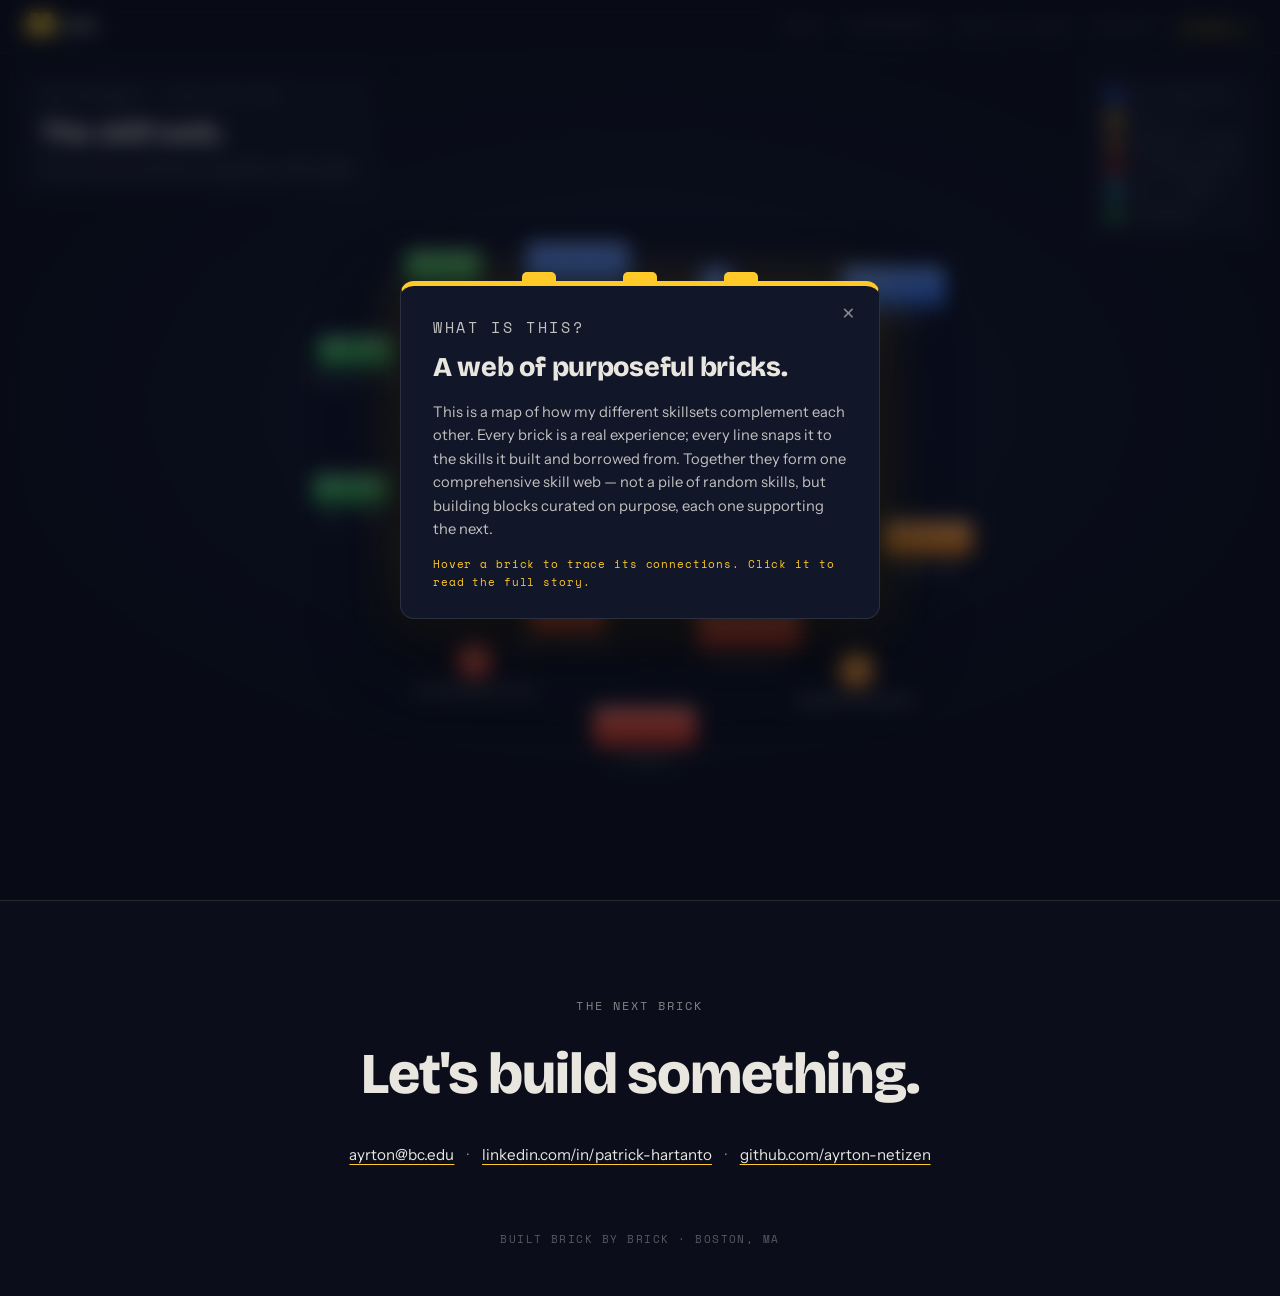
==== network.html @ 3fd34d38 "The Build — LEGO portfolio: scroll-stacked experience tower, skill web, projects & about Co-Authored" ====
<!DOCTYPE html>
<html lang="en">
<head>
<meta charset="UTF-8">
<meta name="viewport" content="width=device-width, initial-scale=1.0">
<title>The Network — Patrick Ayrton Hartanto</title>
<meta name="description" content="A web of skills — how Patrick Ayrton Hartanto's experiences interlock and support each other.">
<link rel="preconnect" href="https://fonts.googleapis.com">
<link rel="preconnect" href="https://fonts.gstatic.com" crossorigin>
<link href="https://fonts.googleapis.com/css2?family=Bricolage+Grotesque:opsz,wght@12..96,400;12..96,600;12..96,800&family=Instrument+Sans:wght@400;500;600&family=Space+Mono:wght@400;700&display=swap" rel="stylesheet">
<link rel="stylesheet" href="css/style.css?v=12">
<link rel="icon" href="data:image/svg+xml,<svg xmlns='http://www.w3.org/2000/svg' viewBox='0 0 100 100'><rect x='10' y='35' width='80' height='50' rx='8' fill='%23FFC928'/><circle cx='30' cy='35' r='10' fill='%23FFC928'/><circle cx='70' cy='35' r='10' fill='%23FFC928'/></svg>">
</head>
<body class="network-page">

<header class="site-nav">
  <a class="logo" href="index.html#about" aria-label="Back to the portfolio">
    <span class="logo-brick" aria-hidden="true"><i></i><i></i></span>
    <span class="logo-text">PAH</span>
  </a>
  <nav>
    <a href="index.html#about">About</a>
    <a href="index.html#experiences">Experiences</a>
    <a href="index.html#skills">Skills &amp; Stack</a>
    <a href="index.html#projects">Projects</a>
    <a class="nav-fun active" href="network.html">Network <span aria-hidden="true">✦</span></a>
  </nav>
</header>

<main class="network-stage">
  <canvas id="net-canvas"></canvas>
  <div class="net-hud">
    <p class="eyebrow">The network · just for fun</p>
    <h1>The skill web.</h1>
    <p class="hint">Hover to trace connections · drag bricks · click to open</p>
  </div>
  <ul class="legend" id="net-legend"></ul>
</main>

<!-- Explainer popup (shown on every visit) -->
<div class="net-intro" id="net-intro" role="dialog" aria-modal="true" aria-labelledby="net-intro-title">
  <div class="net-intro-card">
    <button class="net-intro-close" id="net-intro-close" aria-label="Close explainer">&times;</button>
    <div class="net-intro-studs" aria-hidden="true"><i></i><i></i><i></i></div>
    <p class="eyebrow">What is this?</p>
    <h2 id="net-intro-title">A web of purposeful bricks.</h2>
    <p>This is a map of how my different skillsets complement each other. Every
    brick is a real experience; every line snaps it to the skills it built and
    borrowed from. Together they form one comprehensive skill web — not a pile
    of random skills, but building blocks curated on purpose, each one
    supporting the next.</p>
    <p class="net-intro-tip">Hover a brick to trace its connections. Click it to read the full story.</p>
  </div>
</div>

<!-- Focus overlay (click-to-zoom card) -->
<div class="focus-overlay" id="focus-overlay" role="dialog" aria-modal="true" aria-labelledby="focus-title" hidden>
  <div class="focus-backdrop" data-close></div>
  <article class="focus-card" id="focus-card">
    <div class="focus-studs" aria-hidden="true"><i></i><i></i><i></i><i></i></div>
    <button class="focus-close" data-close aria-label="Close">&times;</button>
    <div class="focus-scroll">
      <p class="focus-meta" id="focus-meta"></p>
      <h3 id="focus-title"></h3>
      <p class="focus-org" id="focus-org"></p>
      <ul class="focus-points" id="focus-points"></ul>
      <div class="focus-links" id="focus-links"></div>
    </div>
  </article>
</div>

<footer class="contact">
  <p class="eyebrow">The next brick</p>
  <h2>Let's build something.</h2>
  <div class="contact-links">
    <a href="mailto:ayrton@bc.edu">ayrton@bc.edu</a>
    <span aria-hidden="true">·</span>
    <a href="https://www.linkedin.com/in/patrick-hartanto/" target="_blank" rel="noopener">linkedin.com/in/patrick-hartanto</a>
    <span aria-hidden="true">·</span>
    <a href="https://github.com/ayrton-netizen" target="_blank" rel="noopener">github.com/ayrton-netizen</a>
  </div>
  <p class="colophon">Built brick by brick · Boston, MA</p>
</footer>

<script src="js/data.js?v=12"></script>
<script src="js/common.js?v=12"></script>
<script src="js/network.js?v=12"></script>
</body>
</html>
---- css/style.css ----
/* ————— Tokens ————— */
:root {
  --ink: #0b0e1a;          /* page background — deep night navy */
  --ink-2: #121629;        /* raised panels */
  --line: rgba(232, 230, 223, 0.12);
  --text: #e8e6df;         /* warm bone white */
  --text-dim: rgba(232, 230, 223, 0.55);

  --lego-red: #e5432e;
  --lego-yellow: #ffc928;
  --lego-blue: #3d7bf4;
  --lego-green: #35b558;
  --lego-orange: #f78c1e;
  --lego-azure: #2fb8c9;

  --display: "Bricolage Grotesque", sans-serif;
  --body: "Instrument Sans", sans-serif;
  --mono: "Space Mono", monospace;
}

* { margin: 0; padding: 0; box-sizing: border-box; }

html { scroll-behavior: smooth; scroll-padding-top: 5rem; }

body {
  background: var(--ink);
  color: var(--text);
  font-family: var(--body);
  font-size: 16px;
  line-height: 1.6;
  overflow-x: hidden;
}

::selection { background: var(--lego-yellow); color: var(--ink); }

a { color: inherit; }
button { font: inherit; color: inherit; }

.eyebrow {
  font-family: var(--mono);
  font-size: 0.72rem;
  letter-spacing: 0.18em;
  text-transform: uppercase;
  color: var(--text-dim);
}

section h2 {
  font-family: var(--display);
  font-weight: 800;
  font-size: clamp(1.8rem, 4.5vw, 2.9rem);
  letter-spacing: -0.02em;
  margin: 0.5rem 0 1.6rem;
}

.lede {
  font-size: clamp(1rem, 2.2vw, 1.2rem);
  color: var(--text-dim);
  max-width: 38em;
}

/* ————— Nav ————— */
.site-nav {
  position: fixed;
  inset: 0 0 auto 0;
  z-index: 40;
  display: flex;
  align-items: center;
  justify-content: space-between;
  padding: 0.85rem 1.6rem;
  background: rgba(11, 14, 26, 0.78);
  backdrop-filter: blur(10px);
  -webkit-backdrop-filter: blur(10px);
  border-bottom: 1px solid var(--line);
}

.logo { display: flex; align-items: center; gap: 0.55rem; text-decoration: none; }
.logo-brick { position: relative; width: 30px; height: 16px; background: var(--lego-yellow); border-radius: 3px; display: block; }
.logo-brick i { position: absolute; top: -5px; width: 9px; height: 5px; border-radius: 2px 2px 0 0; background: var(--lego-yellow); }
.logo-brick i:first-child { left: 4px; }
.logo-brick i:last-child { right: 4px; }
.logo-text { font-family: var(--display); font-weight: 800; letter-spacing: 0.06em; font-size: 0.95rem; }

.site-nav nav { display: flex; gap: 1.35rem; flex-wrap: wrap; }
.site-nav nav a {
  font-family: var(--mono);
  font-size: 0.7rem;
  letter-spacing: 0.1em;
  text-transform: uppercase;
  text-decoration: none;
  color: var(--text-dim);
  transition: color 0.2s;
}
.site-nav nav a:hover, .site-nav nav a:focus-visible { color: var(--lego-yellow); }
.site-nav nav .nav-fun { color: var(--lego-yellow); opacity: 0.85; }
.site-nav nav .nav-fun:hover, .site-nav nav .nav-fun.active { opacity: 1; }
.site-nav nav .active { text-decoration: underline; text-underline-offset: 5px; }

/* ————— About ————— */
.about {
  min-height: 100vh;
  display: flex;
  flex-direction: column;
  justify-content: center;
  align-items: center;
  text-align: center;
  padding: 6rem 1.5rem 4rem;
  position: relative;
  overflow: hidden;
}
#hero-bricks {
  position: absolute;
  inset: 0;
  width: 100%;
  height: 100%;
  pointer-events: none;
}
.about-inner {
  position: relative;
  z-index: 1;
  display: flex;
  flex-direction: column;
  align-items: center;
}
.avatar {
  width: 152px;
  height: 152px;
  border-radius: 50%;
  object-fit: cover;
  border: 4px solid var(--lego-yellow);
  box-shadow: 0 0 0 5px rgba(255, 201, 40, 0.15), 0 18px 40px rgba(0, 0, 0, 0.45);
  margin-bottom: 1.4rem;
}
.hero-hint {
  margin-top: 2.2rem;
  font-family: var(--mono);
  font-size: 0.62rem;
  letter-spacing: 0.16em;
  text-transform: uppercase;
  color: rgba(232, 230, 223, 0.32);
}
.about h1 {
  font-family: var(--display);
  font-weight: 800;
  font-size: clamp(2.8rem, 9vw, 6rem);
  line-height: 0.98;
  letter-spacing: -0.02em;
  margin: 1.1rem 0 1.4rem;
}
.about-summary {
  max-width: 44em;
  color: var(--text-dim);
  font-size: clamp(0.95rem, 2vw, 1.1rem);
}
.placeholder-text {
  font-style: italic;
  border: 1px dashed rgba(232, 230, 223, 0.25);
  border-radius: 10px;
  padding: 0.9rem 1.2rem;
}
.placeholder-link { border-bottom: 1px dashed rgba(232, 230, 223, 0.4); }

.social-row {
  display: flex;
  flex-wrap: wrap;
  justify-content: center;
  gap: 0.7rem;
  margin-top: 1.6rem;
}
.social-pill {
  display: inline-flex;
  align-items: center;
  gap: 0.5rem;
  padding: 0.5rem 0.95rem;
  border: 1px solid var(--line);
  border-radius: 999px;
  background: rgba(18, 22, 41, 0.6);
  font-family: var(--mono);
  font-size: 0.72rem;
  letter-spacing: 0.06em;
  text-decoration: none;
  color: var(--text);
  transition: border-color 0.2s, transform 0.2s;
}
.social-pill:hover, .social-pill:focus-visible { border-color: var(--lego-yellow); transform: translateY(-2px); }

.scroll-cue {
  position: absolute;
  bottom: 4.5vh;
  left: 50%;
  transform: translateX(-50%);
  display: flex;
  flex-direction: column;
  align-items: center;
  gap: 0.5rem;
  font-family: var(--mono);
  font-size: 0.68rem;
  letter-spacing: 0.2em;
  text-transform: uppercase;
  color: var(--text-dim);
}
.scroll-cue svg { animation: cue-bob 1.6s ease-in-out infinite; }
@keyframes cue-bob {
  0%, 100% { transform: translateY(0); opacity: 0.5; }
  50% { transform: translateY(6px); opacity: 1; }
}

/* ————— Experiences · the tower ————— */
.tower-scrolly { position: relative; height: 640vh; }
.tower-scrolly.static { height: auto; min-height: 100vh; }
.tower-stage {
  position: sticky;
  top: 0;
  height: 100vh;
  overflow: hidden;
}
.tower-scrolly.static .tower-stage { position: relative; height: 100vh; }

.tower-head {
  position: absolute;
  top: 4.6rem;
  left: 0; right: 0;
  text-align: center;
  z-index: 5;
}
.tower-head h2 { margin-bottom: 0.2rem; }
.tower-count {
  font-family: var(--mono);
  font-size: 0.78rem;
  letter-spacing: 0.18em;
  color: var(--lego-yellow);
  min-height: 1.3em;
}

.tower {
  position: absolute;
  bottom: 7vh;
  left: 50%;
  transform: translateX(-50%);
  display: flex;
  flex-direction: column-reverse;
  align-items: center;
  transition: filter 0.6s;
}
.tower.glow { filter: drop-shadow(0 0 26px rgba(255, 201, 40, 0.35)); }

.tower-row {
  position: relative;
  height: var(--rowH, 51px);  /* front-face height => bricks interlock */
  will-change: transform, opacity;
}
.tower-row:nth-child(1) { z-index: 1; } .tower-row:nth-child(2) { z-index: 2; }
.tower-row:nth-child(3) { z-index: 3; } .tower-row:nth-child(4) { z-index: 4; }
.tower-row:nth-child(5) { z-index: 5; } .tower-row:nth-child(6) { z-index: 6; }
.tower-row:nth-child(7) { z-index: 7; } .tower-row:nth-child(8) { z-index: 8; }
.tower-row:nth-child(9) { z-index: 9; } .tower-row:nth-child(10) { z-index: 10; }

.tower-brick {
  position: absolute;
  bottom: 0;
  left: 50%;
  transform: translateX(-50%);
  background: none;
  border: none;
  padding: 0;
  cursor: default;
  line-height: 0;
}
.tower-brick svg { width: var(--brickW, 216px); height: auto; display: block; }
.settled .tower-brick { cursor: pointer; }
.settled .tower-brick:hover svg, .settled .tower-brick:focus-visible svg {
  transform: translateY(-4px);
  filter: brightness(1.12);
}
.tower-brick svg { transition: transform 0.2s, filter 0.2s; }
.tower-brick:focus-visible { outline: 2px solid var(--lego-yellow); outline-offset: 4px; border-radius: 6px; }

.tower-label {
  position: absolute;
  top: 50%;
  transform: translateY(-50%) translateX(var(--slide, 14px));
  width: min(250px, calc(50vw - var(--brickW, 216px) / 2 - 36px));
  display: flex;
  flex-direction: column;
  gap: 0.05rem;
  opacity: 0;
  transition: opacity 0.4s ease 0.1s, transform 0.4s ease 0.1s;
  pointer-events: none;
}
.label-right .tower-label { left: calc(50% + var(--brickW, 216px) / 2 + 26px); text-align: left; --slide: 14px; }
.label-left .tower-label { right: calc(50% + var(--brickW, 216px) / 2 + 26px); text-align: right; --slide: -14px; align-items: flex-end; }
.settled .tower-label { opacity: 1; transform: translateY(-50%) translateX(0); }

.t-year { font-family: var(--mono); font-size: 0.64rem; letter-spacing: 0.16em; color: var(--lego-yellow); }
.t-tag { font-family: var(--display); font-weight: 600; font-size: 1rem; line-height: 1.2; }
.t-note { font-size: 0.78rem; color: var(--text-dim); line-height: 1.35; }


/* ————— Skills & stack ————— */
.skills, .projects {
  padding: 7rem 1.5rem;
  max-width: 1080px;
  margin: 0 auto;
}
.skills { border-top: 1px solid var(--line); }

.skill-grid {
  display: grid;
  grid-template-columns: repeat(3, 1fr);
  gap: 1rem;
  margin-bottom: 3rem;
}
.skill-card {
  background: var(--ink-2);
  border: 1px solid var(--line);
  border-radius: 12px;
  padding: 1.2rem 1.3rem 1.1rem;
  transition: transform 0.2s, border-color 0.2s;
}
.skill-card:hover { transform: translateY(-3px); border-color: color-mix(in srgb, var(--accent) 55%, transparent); }
.skill-brick { line-height: 0; margin-bottom: 0.7rem; }
.skill-brick svg { width: 74px; height: auto; }
.skill-card h3 { font-family: var(--display); font-weight: 600; font-size: 1.05rem; margin-bottom: 0.3rem; }
.skill-card p { font-size: 0.85rem; color: var(--text-dim); line-height: 1.5; }

.stack-groups { display: grid; gap: 1.6rem; }
.stack-group h3 {
  font-family: var(--mono);
  font-size: 0.7rem;
  font-weight: 700;
  letter-spacing: 0.16em;
  text-transform: uppercase;
  color: var(--text-dim);
  margin-bottom: 0.6rem;
}
.chip-row { display: flex; flex-wrap: wrap; gap: 0.5rem; }
.tech-chip {
  position: relative;
  padding: 0.42rem 0.85rem 0.38rem;
  background: var(--ink-2);
  border: 1px solid var(--line);
  border-radius: 7px;
  font-size: 0.82rem;
}
.tech-chip::before {
  content: "";
  position: absolute;
  top: -4px;
  left: 10px;
  width: 12px;
  height: 4px;
  border-radius: 2px 2px 0 0;
  background: rgba(232, 230, 223, 0.22);
}

/* ————— Projects & ventures ————— */
.project-grid {
  display: grid;
  grid-template-columns: repeat(2, 1fr);
  gap: 1.1rem;
}
.project-card {
  display: flex;
  flex-direction: column;
  border-radius: 14px;
  padding: 1.5rem 1.5rem 1.4rem;
  background: var(--ink-2);
  border: 1px solid var(--line);
  border-top: 4px solid var(--accent, var(--lego-yellow));
  transition: transform 0.2s, border-color 0.2s;
}
.project-card:hover { transform: translateY(-4px); border-color: color-mix(in srgb, var(--accent) 45%, var(--line)); }

.project-top { display: flex; align-items: center; justify-content: space-between; margin-bottom: 0.9rem; }
.project-brick { line-height: 0; }
.project-brick svg { width: 104px; height: auto; }
.project-tag {
  font-family: var(--mono);
  font-size: 0.58rem;
  letter-spacing: 0.16em;
  text-transform: uppercase;
  color: var(--accent);
  border: 1px solid color-mix(in srgb, var(--accent) 42%, transparent);
  border-radius: 999px;
  padding: 0.28rem 0.62rem;
}

.project-card h3 {
  font-family: var(--display);
  font-weight: 700;
  font-size: 1.18rem;
  letter-spacing: -0.01em;
  margin-bottom: 0.25rem;
}
.project-meta {
  font-family: var(--mono);
  font-size: 0.64rem;
  letter-spacing: 0.08em;
  text-transform: uppercase;
  color: var(--text-dim);
  margin-bottom: 0.75rem;
}
.project-desc {
  font-size: 0.88rem;
  color: rgba(232, 230, 223, 0.8);
  line-height: 1.55;
  margin-bottom: 1rem;
}
.project-tech {
  display: flex;
  flex-wrap: wrap;
  gap: 0.4rem;
  margin-top: auto;
  margin-bottom: 1rem;
}
.project-tech span {
  font-family: var(--mono);
  font-size: 0.62rem;
  letter-spacing: 0.03em;
  padding: 0.3rem 0.55rem;
  border-radius: 6px;
  background: rgba(232, 230, 223, 0.06);
  color: var(--text-dim);
}
.project-link {
  align-self: flex-start;
  font-family: var(--mono);
  font-size: 0.66rem;
  letter-spacing: 0.08em;
  text-transform: uppercase;
  color: var(--accent);
  text-decoration: none;
}
.project-link:hover, .project-link:focus-visible { text-decoration: underline; text-underline-offset: 3px; }

/* ————— Network page ————— */
.network-stage {
  position: relative;
  height: 100vh;
  min-height: 540px;
  background: radial-gradient(ellipse 70% 55% at 50% 45%, #131832 0%, var(--ink) 75%);
}
#net-canvas {
  position: absolute;
  inset: 0;
  width: 100%;
  height: 100%;
  display: block;
}
.net-hud {
  position: absolute;
  top: 4.6rem;
  left: 1.4rem;
  background: rgba(18, 22, 41, 0.72);
  border: 1px solid var(--line);
  border-radius: 10px;
  backdrop-filter: blur(6px);
  padding: 0.75rem 1.1rem 0.85rem;
  pointer-events: none;
  max-width: min(360px, calc(100vw - 2.8rem));
}
.net-hud h1 {
  font-family: var(--display);
  font-weight: 800;
  font-size: clamp(1.3rem, 2.6vw, 1.8rem);
  letter-spacing: -0.01em;
  margin: 0.3rem 0 0.2rem;
}
.net-hud .hint { font-size: 0.78rem; color: var(--text-dim); }

.legend {
  list-style: none;
  position: absolute;
  top: 4.6rem;
  right: 1.4rem;
  display: grid;
  gap: 0.45rem;
  padding: 0.85rem 1rem;
  background: rgba(18, 22, 41, 0.72);
  border: 1px solid var(--line);
  border-radius: 10px;
  backdrop-filter: blur(6px);
}
.legend li {
  display: flex;
  align-items: center;
  gap: 0.55rem;
  font-family: var(--mono);
  font-size: 0.64rem;
  letter-spacing: 0.08em;
  text-transform: uppercase;
  color: var(--text-dim);
}
.legend .chip {
  width: 16px;
  height: 9px;
  border-radius: 2px;
  position: relative;
  flex: none;
}
.legend .chip::before {
  content: "";
  position: absolute;
  top: -3px;
  left: 4px;
  width: 5px;
  height: 3px;
  border-radius: 1.5px 1.5px 0 0;
  background: inherit;
}

/* explainer popup */
.net-intro {
  position: fixed;
  inset: 0;
  z-index: 70;
  display: flex;
  align-items: center;
  justify-content: center;
  padding: 1.2rem;
  background: rgba(8, 10, 20, 0.6);
  backdrop-filter: blur(10px);
  -webkit-backdrop-filter: blur(10px);
  animation: intro-in 0.35s ease;
  transition: opacity 0.3s ease;
}
.net-intro.closing { opacity: 0; pointer-events: none; }
@keyframes intro-in { from { opacity: 0; } to { opacity: 1; } }

.net-intro-card {
  position: relative;
  width: min(480px, 94vw);
  background: var(--ink-2);
  border: 1px solid var(--line);
  border-top: 5px solid var(--lego-yellow);
  border-radius: 14px;
  padding: 1.9rem 2rem 1.7rem;
  box-shadow: 0 30px 80px rgba(0, 0, 0, 0.55), 0 0 60px rgba(255, 201, 40, 0.14);
}
.net-intro-studs {
  position: absolute;
  top: -14px;
  left: 0; right: 0;
  display: flex;
  justify-content: center;
  gap: 14%;
  pointer-events: none;
}
.net-intro-studs i { width: 34px; height: 10px; border-radius: 5px 5px 0 0; background: var(--lego-yellow); }
.net-intro-close {
  position: absolute;
  top: 0.7rem;
  right: 0.85rem;
  width: 34px;
  height: 34px;
  border: none;
  border-radius: 8px;
  background: transparent;
  color: var(--text-dim);
  font-size: 1.5rem;
  line-height: 1;
  cursor: pointer;
  transition: background 0.2s, color 0.2s;
}
.net-intro-close:hover, .net-intro-close:focus-visible { background: rgba(232, 230, 223, 0.08); color: var(--text); }
.net-intro-card h2 {
  font-family: var(--display);
  font-weight: 800;
  font-size: clamp(1.3rem, 4vw, 1.7rem);
  letter-spacing: -0.01em;
  margin: 0.4rem 0 0.7rem;
}
.net-intro-card p { font-size: 0.92rem; color: rgba(232, 230, 223, 0.82); }
.net-intro-tip {
  margin-top: 0.9rem;
  font-family: var(--mono);
  font-size: 0.68rem !important;
  letter-spacing: 0.08em;
  color: var(--lego-yellow) !important;
}

/* ————— Focus overlay ————— */
.focus-overlay {
  position: fixed;
  inset: 0;
  z-index: 60;
  display: flex;
  align-items: center;
  justify-content: center;
  padding: 1.2rem;
}
.focus-overlay[hidden] { display: none; }

.focus-backdrop {
  position: absolute;
  inset: 0;
  background: rgba(8, 10, 20, 0.55);
  backdrop-filter: blur(14px) saturate(0.8);
  -webkit-backdrop-filter: blur(14px) saturate(0.8);
  opacity: 0;
  transition: opacity 0.35s ease;
}
.focus-overlay.open .focus-backdrop { opacity: 1; }

.focus-card {
  position: relative;
  width: min(560px, 94vw);
  background: var(--ink-2);
  border: 1px solid var(--line);
  border-top: 5px solid var(--accent, var(--lego-yellow));
  border-radius: 14px;
  padding: 2rem 2.1rem 1.8rem;
  transform: translateY(24px) scale(0.92);
  opacity: 0;
  transition: transform 0.4s cubic-bezier(0.2, 0.9, 0.25, 1.1), opacity 0.3s ease;
  box-shadow: 0 30px 80px rgba(0, 0, 0, 0.55), 0 0 60px color-mix(in srgb, var(--accent, var(--lego-yellow)) 18%, transparent);
}
.focus-overlay.open .focus-card { transform: translateY(0) scale(1); opacity: 1; }

.focus-scroll { overflow-y: auto; max-height: calc(82vh - 4rem); }

.focus-studs {
  position: absolute;
  top: -14px;
  left: 0; right: 0;
  display: flex;
  justify-content: center;
  gap: 12%;
  pointer-events: none;
}
.focus-studs i { width: 34px; height: 10px; border-radius: 5px 5px 0 0; background: var(--accent, var(--lego-yellow)); }

.focus-close {
  position: absolute;
  top: 0.7rem;
  right: 0.85rem;
  width: 34px;
  height: 34px;
  border: none;
  border-radius: 8px;
  background: transparent;
  color: var(--text-dim);
  font-size: 1.5rem;
  line-height: 1;
  cursor: pointer;
  transition: background 0.2s, color 0.2s;
  z-index: 2;
}
.focus-close:hover, .focus-close:focus-visible { background: rgba(232, 230, 223, 0.08); color: var(--text); }

.focus-meta {
  font-family: var(--mono);
  font-size: 0.68rem;
  letter-spacing: 0.16em;
  text-transform: uppercase;
  color: var(--accent, var(--lego-yellow));
  margin-bottom: 0.7rem;
  padding-right: 2.2rem;
}
.focus-card h3 {
  font-family: var(--display);
  font-weight: 800;
  font-size: clamp(1.4rem, 4vw, 1.9rem);
  line-height: 1.08;
  letter-spacing: -0.01em;
}
.focus-org { color: var(--text-dim); font-size: 0.95rem; margin: 0.35rem 0 1.1rem; }
.focus-points { list-style: none; display: grid; gap: 0.7rem; margin-bottom: 1.3rem; }
.focus-points li {
  position: relative;
  padding-left: 1.35rem;
  font-size: 0.92rem;
  color: rgba(232, 230, 223, 0.82);
}
.focus-points li::before {
  content: "";
  position: absolute;
  left: 0;
  top: 0.42em;
  width: 0.7em;
  height: 0.45em;
  border-radius: 2px;
  background: var(--accent, var(--lego-yellow));
  opacity: 0.85;
}
.focus-links {
  display: flex;
  flex-wrap: wrap;
  gap: 0.45rem;
  border-top: 1px solid var(--line);
  padding-top: 1.1rem;
}
.focus-links .skill-chip {
  font-family: var(--mono);
  font-size: 0.64rem;
  letter-spacing: 0.1em;
  text-transform: uppercase;
  padding: 0.34rem 0.65rem;
  border-radius: 999px;
  border: 1px solid var(--line);
  color: var(--text-dim);
}
.focus-links .skill-chip b { font-weight: 400; color: var(--chip, var(--text)); }

/* ————— Contact ————— */
.contact {
  position: relative;
  padding: 6rem 1.5rem 3rem;
  text-align: center;
  border-top: 1px solid var(--line);
}
.contact h2 {
  font-family: var(--display);
  font-weight: 800;
  font-size: clamp(2rem, 6vw, 3.6rem);
  letter-spacing: -0.02em;
  margin: 0.8rem 0 1.4rem;
}
.contact-links {
  display: flex;
  flex-wrap: wrap;
  justify-content: center;
  gap: 0.8rem;
  font-size: 0.95rem;
}
.contact-links a {
  color: var(--text);
  text-decoration-color: var(--lego-yellow);
  text-underline-offset: 4px;
  transition: color 0.2s;
}
.contact-links a:hover { color: var(--lego-yellow); }
.contact-links span { color: var(--text-dim); }
.colophon {
  margin-top: 4rem;
  font-family: var(--mono);
  font-size: 0.66rem;
  letter-spacing: 0.14em;
  text-transform: uppercase;
  color: rgba(232, 230, 223, 0.35);
}

/* ————— Responsive ————— */
@media (max-width: 880px) {
  .skill-grid, .project-grid { grid-template-columns: repeat(2, 1fr); }
}
@media (max-width: 720px) {
  .site-nav { padding: 0.7rem 1rem; }
  .site-nav nav { gap: 0.85rem; }
  .site-nav nav a { font-size: 0.62rem; }
  .avatar { width: 118px; height: 118px; }
  .t-tag { font-size: 0.78rem; }
  .t-year { font-size: 0.58rem; }
  .t-note { display: none; }
  .skill-grid, .project-grid { grid-template-columns: 1fr; }
  .focus-card { padding: 1.6rem 1.3rem 1.4rem; }
  .legend { top: auto; bottom: 1rem; right: 1rem; grid-template-columns: repeat(2, auto); column-gap: 0.9rem; padding: 0.6rem 0.75rem; }
  .legend li { font-size: 0.56rem; }
  .net-hud { top: 7.4rem; }
}

/* ————— Reduced motion ————— */
@media (prefers-reduced-motion: reduce) {
  html { scroll-behavior: auto; }
  .scroll-cue svg { animation: none; }
  .focus-card, .focus-backdrop, .tower-label, .tower-row { transition: none; }
}
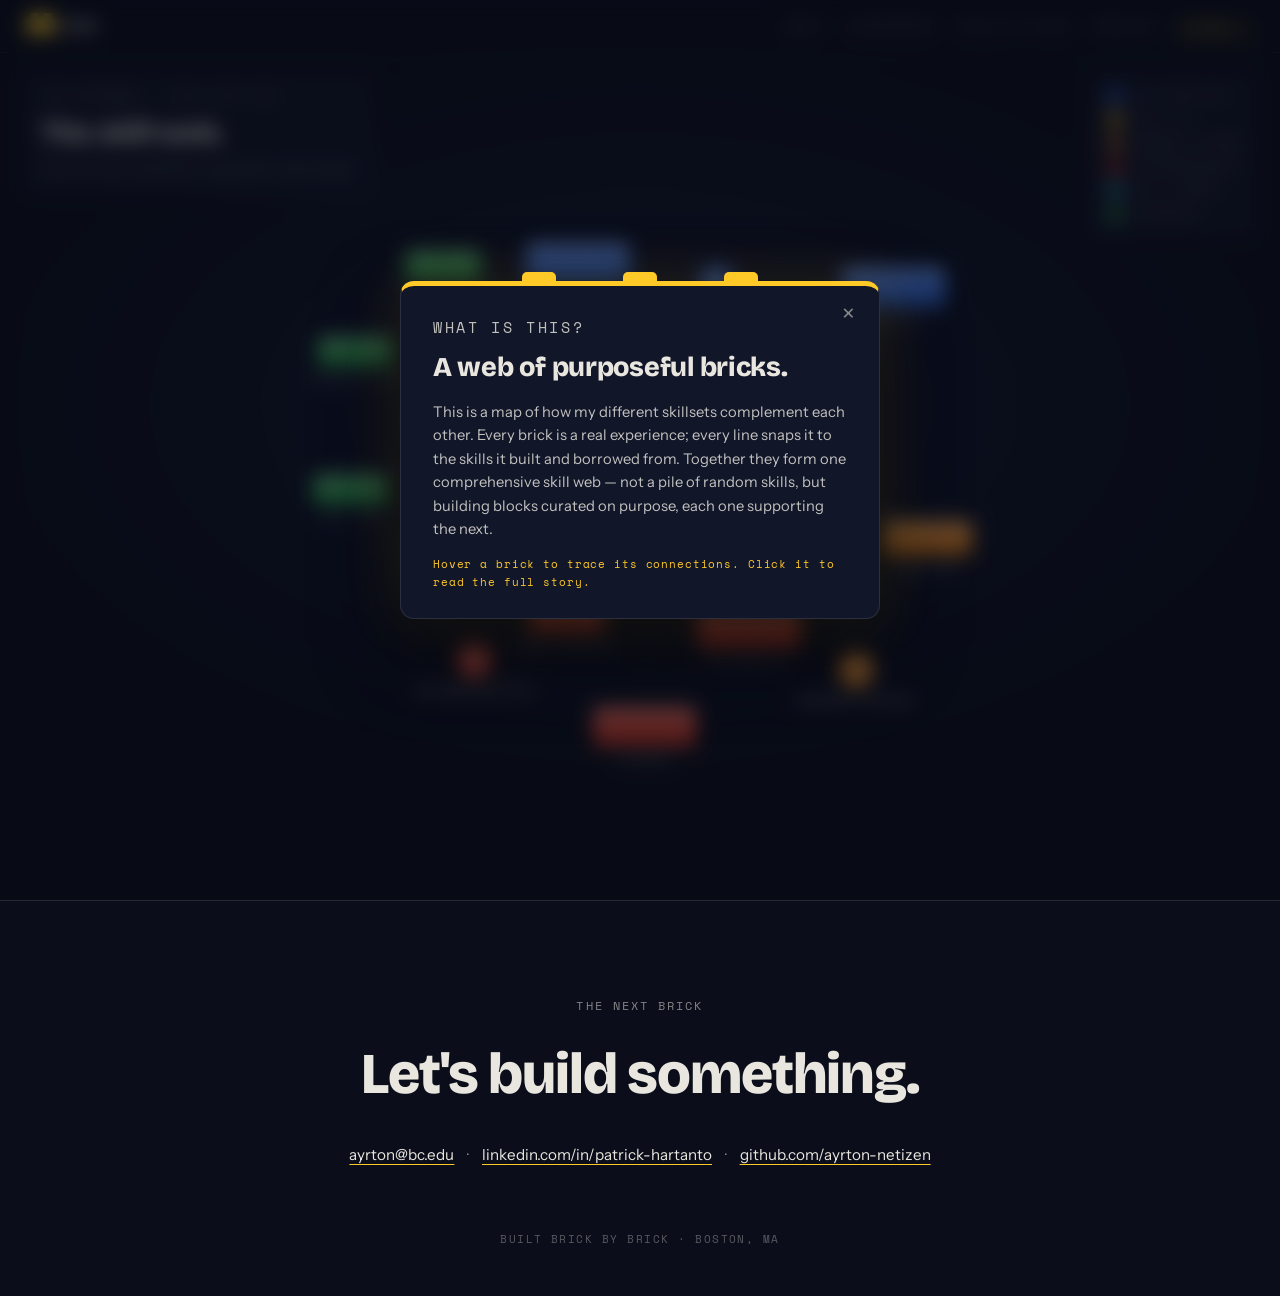
==== commit a0dee0fe: "Tower: keep drop-and-stack animation for everyone (gentle under reduce-motion), tighten drop onto st" ====
--- a/network.html
+++ b/network.html
@@ -8,7 +8,7 @@
 <link rel="preconnect" href="https://fonts.googleapis.com">
 <link rel="preconnect" href="https://fonts.gstatic.com" crossorigin>
 <link href="https://fonts.googleapis.com/css2?family=Bricolage+Grotesque:opsz,wght@12..96,400;12..96,600;12..96,800&family=Instrument+Sans:wght@400;500;600&family=Space+Mono:wght@400;700&display=swap" rel="stylesheet">
-<link rel="stylesheet" href="css/style.css?v=12">
+<link rel="stylesheet" href="css/style.css?v=14">
 <link rel="icon" href="data:image/svg+xml,<svg xmlns='http://www.w3.org/2000/svg' viewBox='0 0 100 100'><rect x='10' y='35' width='80' height='50' rx='8' fill='%23FFC928'/><circle cx='30' cy='35' r='10' fill='%23FFC928'/><circle cx='70' cy='35' r='10' fill='%23FFC928'/></svg>">
 </head>
 <body class="network-page">
@@ -82,8 +82,8 @@
   <p class="colophon">Built brick by brick · Boston, MA</p>
 </footer>
 
-<script src="js/data.js?v=12"></script>
-<script src="js/common.js?v=12"></script>
-<script src="js/network.js?v=12"></script>
+<script src="js/data.js?v=14"></script>
+<script src="js/common.js?v=14"></script>
+<script src="js/network.js?v=14"></script>
 </body>
 </html>
